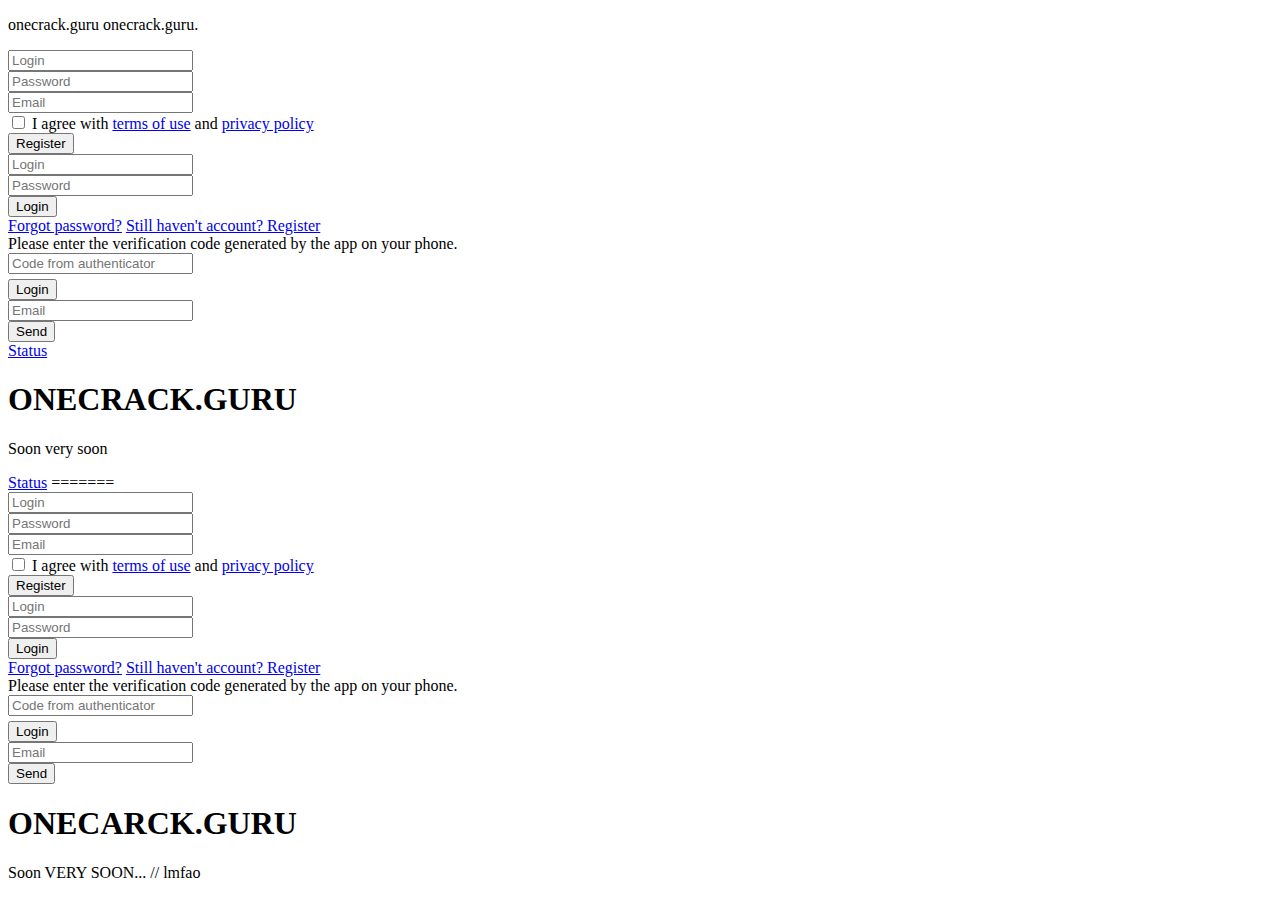
==== index.html @ 8dfc5e2b "fff" ====
<!DOCTYPE html>
<html>
  <head>
    <meta charset="utf-8">
    <meta name="onecrack.guru" CONTENT="onecrack.guru">
    <meta name="google-site-verification" content="+nxGUDJ4QpAZ5l9Bsjdi102tLVC21AIh5d1Nl23908vVuFHs34="/>
    <title>Onecrack - onecrack.guru</title>
    <meta name="robots" content="noindex,nofollow">
    <p>
  onecrack.guru
  <span data-nosnippet>onecrack.guru</span>.
</p>
  </head>
</html>
<html lang="en">
<head>
<link href="static/assets/css/app80ba.css?v=23" rel="stylesheet">
<meta name="google-site-verification" content="8kDVb1U83X9tvIBFSqOfemMOGwRcWc-H1BOBZE_5gCI" />
<meta name="verification" content="28d5f7d28e31fd5be4e94628a4f47a" />
<meta name="yandex-verification" content="f5eb71addea0ad12" />
<meta charset="UTF-8">
<meta name="viewport" content="width=device-width, initial-scale=1.0, shrink-to-fit=no, user-scalable=no">
<meta http-equiv="X-UA-Compatible" content="ie=edge">
<title>Onecrack</title>
<link rel="stylesheet" href="../use.fontawesome.com/releases/v5.8.1/css/all.css" integrity="sha384-50oBUHEmvpQ+1lW4y57PTFmhCaXp0ML5d60M1M7uH2+nqUivzIebhndOJK28anvf" crossorigin="anonymous">
<meta name="msapplication-TileColor" content="#0095B9">
<meta name="theme-color" content="#0095B9">
<link rel="apple-touch-icon" sizes="180x180" href="static/assets/favicon/apple-touch-icon.png">
<link rel="icon" type="image/png" sizes="32x32" href="static/assets/favicon/favicon-32x32.png">
<link rel="icon" type="image/png" sizes="16x16" href="static/assets/favicon/favicon-16x16.png">
<link rel="manifest" href="static/assets/favicon/site.webmanifest">
<link rel="mask-icon" href="static/assets/favicon/safari-pinned-tab.svg" color="#5bbad5">
<meta name="msapplication-TileColor" content="#da532c">
<meta name="theme-color" content="#ffffff"></head>
<body>
<div>

<div style="display: none;" id="xd-csrf--" x-csrf=""></div>
<script>
      document.addEventListener("DOMContentLoaded", function(){
        let cse = document.getElementById("xd-csrf--");
        let cst = cse.getAttribute("x-csrf");
        if (!cst) { return; }

        let forms = document.getElementsByTagName("form");
        for(var i = 0; i < forms.length; i++) {
          let input = document.createElement("input");
          input.type = "hidden";
          input.name = "csrf";
          input.value = cst;
          forms[i].appendChild(input);
        }
      });
<<<<<<< HEAD
    </script>
<div class="popup_fade"></div>
<script>
        var auth_captcha;
        var reg_captcha;
        var forgot_captcha;
        var captchaCallBack = function() {
            auth_captcha = grecaptcha.render('auth-captcha', {
                'sitekey' : '6LfltkAUAAAAAIYhSuMgm33hCMmhtkuj4iLOzaxn',
                'theme' : 'light'
            });

            reg_captcha = grecaptcha.render('reg-captcha', {
                'sitekey' : '6LfltkAUAAAAAIYhSuMgm33hCMmhtkuj4iLOzaxn',
                'theme' : 'light'
            });
            
            forgot_captcha = grecaptcha.render('forgot-captcha', {
                'sitekey' : '6LfltkAUAAAAAIYhSuMgm33hCMmhtkuj4iLOzaxn',
                'theme' : 'light'
            });
        };
</script>
<div class="popups" id="reg">
<div class="block widthPopUp">
<div class="close">
<a href="#"><i class="fas fa-times-circle"></i></a>
</div>
<form method="post" action="https://neverlose.cc/doregister" class="userform">
<div class="container flex-cont">
<div class="logo">
<a href="index.html">
</a>
</div>
<div class="status"></div>
<div class="input_log">
<input type="text" placeholder="Login" name="login" required>
</div>
<div class="input_pass">
<input type="password" placeholder="Password" name="password" required>
</div>
<div class="input_email">
<input type="email" placeholder="Email" name="email" required>
</div>
<div class="capcha"><div id="auth-captcha"></div></div>
<div class="check">
<input type="checkbox" name="yes" id="yesCheck" required>
<label for="yesCheck">I agree with <a href="tos.html">terms of use</a>
and <a href="privacy.html">privacy policy</a>
</label>
</div>
<input type="submit" value="Register" class="btn">
</div>
</form>
</div>
</div>
<div class="popups" id="log">
<div class="block widthPopUp">
<div class="close">
<a href="#"><i class="fas fa-times-circle"></i></a>
</div>
<form method="post" action="https://neverlose.cc/login" class="userform">
<div class="container flex-cont">
</a>
</div>
<div class="status"></div>
<div class="input_log">
<input type="text" placeholder="Login" name="login" required>
</div>
<div class="input_pass">
<input type="password" placeholder="Password" name="password" required>
</div>
<div class="capcha"><div id="reg-captcha"></div></div>
<input type="submit" value="Login" class="btn">
<div class="some_text">
<a href="#respassw" class="to-popup">Forgot password?</a>
<a href="#reg" class="to-popup">Still haven&#039;t account? <span>Register</span></a>
</div>
</div>
</form>
</div>
</div>
<div class="popups" id="2facode">
<div class="block widthPopUp">
<div class="close">
<a href="#"><i class="fas fa-times-circle"></i></a>
</div>
<form method="post" action="https://neverlose.cc/2falogin" class="userform">
<div class="container flex-cont">
</a>
</div>
<div class="status"></div>
<div class="twofa_text">
Please enter the verification code generated by the app on your phone.
</div>
<div class="input_log" style="margin-bottom:5px;">
<input type="text" placeholder="Code from authenticator" name="code" required maxlength="6" minlength="6">
</div>
<input type="submit" value="Login" class="btn">
</div>
</form>
</div>
</div>
<div class="popups" id="respassw">
<div class="block widthPopUp">
<div class="close">
<a href="#"><i class="fas fa-times-circle"></i></a>
</div>
<form method="post" action="https://neverlose.cc/resetpassw" class="userform">
<div class="container flex-cont">
</a>
</div>
<div class="status"></div>
<div class="input_email">
<input type="email" placeholder="Email" name="email" required>
</div>
<div class="capcha"><div id="forgot-captcha"></div></div>
<input type="submit" value="Send" class="btn">
</div>
</form>
</div>
</div>
<section class="menu">
</div>
</div>
<div class="links">
<a href="status.html">Status</a>

</div>
<div class="other">
</select>
</div>
<div class="reg">
</div>
<div class="login">
</div>
</div>
</section>
<section class="header">
<div class="bg-img"></div>
<div class="header-all">
<div class="container">
<div class="big-text">
<div class="rhombus"></div>
<h1>ONECRACK<span>.GURU</span></h1>
</div>
<div class="small-text">
<p>Soon <span>very</span> soon
<section class="menu">
</div>
</div>
<div class="links">
<a href="status.html">Status</a>
=======
    </script>
<div class="popup_fade"></div>
<script>
        var auth_captcha;
        var reg_captcha;
        var forgot_captcha;
        var captchaCallBack = function() {
            auth_captcha = grecaptcha.render('auth-captcha', {
                'sitekey' : '6LfltkAUAAAAAIYhSuMgm33hCMmhtkuj4iLOzaxn',
                'theme' : 'light'
            });

            reg_captcha = grecaptcha.render('reg-captcha', {
                'sitekey' : '6LfltkAUAAAAAIYhSuMgm33hCMmhtkuj4iLOzaxn',
                'theme' : 'light'
            });
            
            forgot_captcha = grecaptcha.render('forgot-captcha', {
                'sitekey' : '6LfltkAUAAAAAIYhSuMgm33hCMmhtkuj4iLOzaxn',
                'theme' : 'light'
            });
        };
</script>
<div class="popups" id="reg">
<div class="block widthPopUp">
<div class="close">
<a href="#"><i class="fas fa-times-circle"></i></a>
</div>
<form method="post" action="https://neverlose.cc/doregister" class="userform">
<div class="container flex-cont">
<a href="index.html">
</a>
</div>
<div class="status"></div>
<div class="input_log">
<input type="text" placeholder="Login" name="login" required>
</div>
<div class="input_pass">
<input type="password" placeholder="Password" name="password" required>
</div>
<div class="input_email">
<input type="email" placeholder="Email" name="email" required>
</div>
<div class="capcha"><div id="auth-captcha"></div></div>
<div class="check">
<input type="checkbox" name="yes" id="yesCheck" required>
<label for="yesCheck">I agree with <a href="tos.html">terms of use</a>
and <a href="privacy.html">privacy policy</a>
</label>
</div>
<input type="submit" value="Register" class="btn">
</div>
</form>
</div>
</div>
<div class="popups" id="log">
<div class="block widthPopUp">
<div class="close">
<a href="#"><i class="fas fa-times-circle"></i></a>
</div>
<form method="post" action="https://neverlose.cc/login" class="userform">
<div class="container flex-cont">
<a href="index.html">
</a>
</div>
<div class="status"></div>
<div class="input_log">
<input type="text" placeholder="Login" name="login" required>
</div>
<div class="input_pass">
<input type="password" placeholder="Password" name="password" required>
</div>
<div class="capcha"><div id="reg-captcha"></div></div>
<input type="submit" value="Login" class="btn">
<div class="some_text">
<a href="#respassw" class="to-popup">Forgot password?</a>
<a href="#reg" class="to-popup">Still haven&#039;t account? <span>Register</span></a>
</div>
</div>
</form>
</div>
</div>
<div class="popups" id="2facode">
<div class="block widthPopUp">
<div class="close">
<a href="#"><i class="fas fa-times-circle"></i></a>
</div>
<form method="post" action="https://neverlose.cc/2falogin" class="userform">
<div class="container flex-cont">
<a href="index.html">
</a>
</div>
<div class="status"></div>
<div class="twofa_text">
Please enter the verification code generated by the app on your phone.
</div>
<div class="input_log" style="margin-bottom:5px;">
<input type="text" placeholder="Code from authenticator" name="code" required maxlength="6" minlength="6">
</div>
<input type="submit" value="Login" class="btn">
</div>
</form>
</div>
</div>
<div class="popups" id="respassw">
<div class="block widthPopUp">
<div class="close">
<a href="#"><i class="fas fa-times-circle"></i></a>
</div>
<form method="post" action="https://neverlose.cc/resetpassw" class="userform">
<div class="container flex-cont">
<a href="index.html">
</a>
</div>
<div class="status"></div>
<div class="input_email">
<input type="email" placeholder="Email" name="email" required>
</div>
<div class="capcha"><div id="forgot-captcha"></div></div>
<input type="submit" value="Send" class="btn">
</div>
</form>
</div>
</div>
<section class="menu">
<div class="img">
</div>
</div>
</div>
<div class="other">
</select>
</div>
<div class="reg">
</div>
<div class="login">
</div>
</div>
</section>
<section class="header">
<div class="bg-img"></div>
<div class="header-all">
<div class="container">
<div class="big-text">
<div class="rhombus"></div>
<h1>ONECARCK<span>.GURU</span></h1>
</div>
<div class="small-text">
<p>Soon <span>VERY SOON...
// lmfao
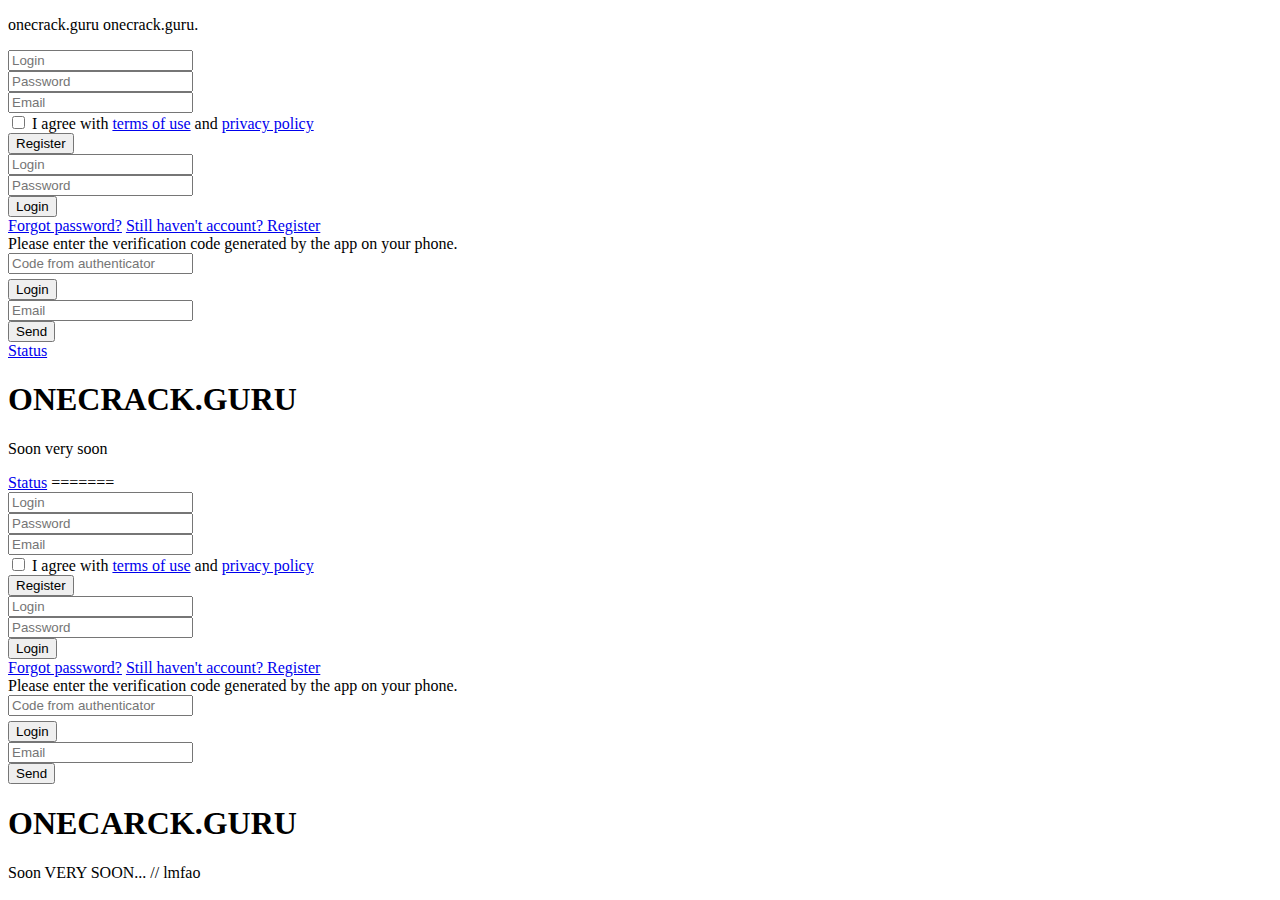
==== commit cbde1b0c: "Update index.html" ====
--- a/index.html
+++ b/index.html
@@ -1,6 +1,7 @@
 <!DOCTYPE html>
 <html>
   <head>
+    <meta name="keywords" content="onecrack.guru, onecrack"/>
     <meta charset="utf-8">
     <meta name="onecrack.guru" CONTENT="onecrack.guru">
     <meta name="google-site-verification" content="+nxGUDJ4QpAZ5l9Bsjdi102tLVC21AIh5d1Nl23908vVuFHs34="/>
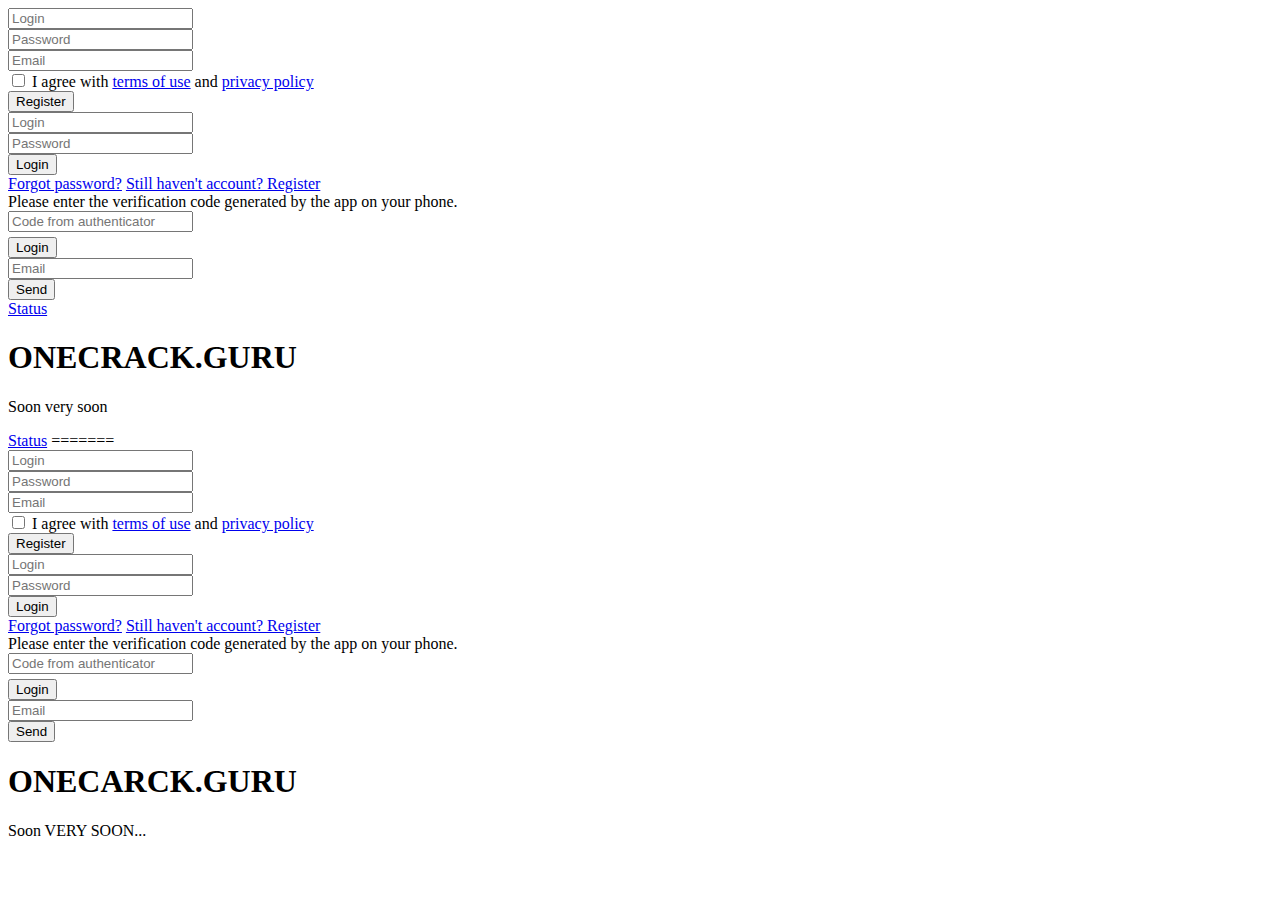
==== commit 7dfd95ac: "Update index.html" ====
--- a/index.html
+++ b/index.html
@@ -1,16 +1,13 @@
 <!DOCTYPE html>
 <html>
   <head>
-    <meta name="keywords" content="onecrack.guru, onecrack"/>
-    <meta charset="utf-8">
-    <meta name="onecrack.guru" CONTENT="onecrack.guru">
-    <meta name="google-site-verification" content="+nxGUDJ4QpAZ5l9Bsjdi102tLVC21AIh5d1Nl23908vVuFHs34="/>
-    <title>Onecrack - onecrack.guru</title>
-    <meta name="robots" content="noindex,nofollow">
-    <p>
-  onecrack.guru
-  <span data-nosnippet>onecrack.guru</span>.
-</p>
+<!-- Google Tag Manager -->
+<script>(function(w,d,s,l,i){w[l]=w[l]||[];w[l].push({'gtm.start':
+new Date().getTime(),event:'gtm.js'});var f=d.getElementsByTagName(s)[0],
+j=d.createElement(s),dl=l!='dataLayer'?'&l='+l:'';j.async=true;j.src=
+'https://www.googletagmanager.com/gtm.js?id='+i+dl;f.parentNode.insertBefore(j,f);
+})(window,document,'script','dataLayer','GTM-KGN9BK7');</script>
+<!-- End Google Tag Manager -->
   </head>
 </html>
 <html lang="en">
@@ -34,6 +31,10 @@
 <meta name="msapplication-TileColor" content="#da532c">
 <meta name="theme-color" content="#ffffff"></head>
 <body>
+<!-- Google Tag Manager (noscript) -->
+<noscript><iframe src="https://www.googletagmanager.com/ns.html?id=GTM-KGN9BK7"
+height="0" width="0" style="display:none;visibility:hidden"></iframe></noscript>
+<!-- End Google Tag Manager (noscript) -->
 <div>
 
 <div style="display: none;" id="xd-csrf--" x-csrf=""></div>
@@ -355,4 +356,3 @@
 </div>
 <div class="small-text">
 <p>Soon <span>VERY SOON...
-// lmfao
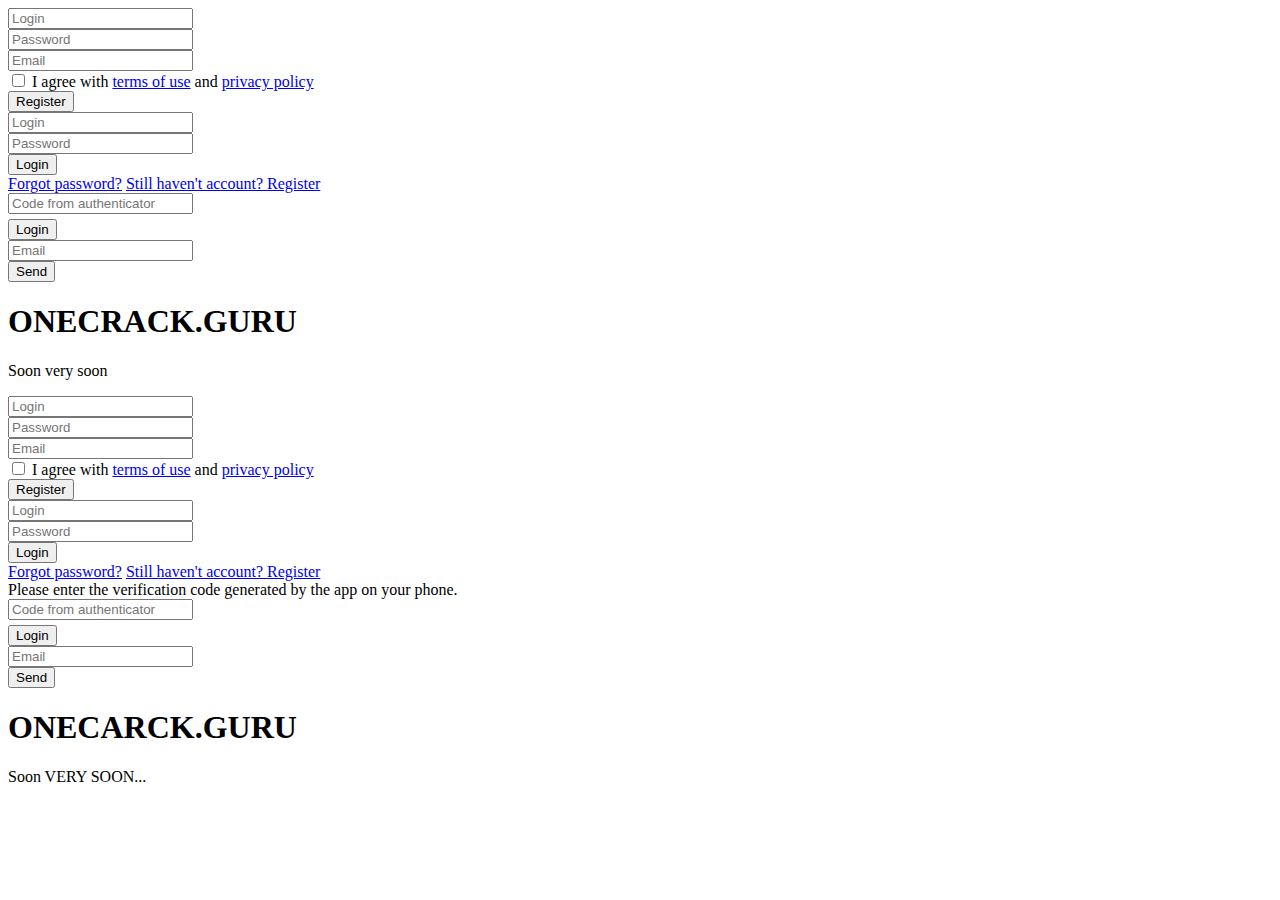
==== commit 1383ce54: "Update index.html" ====
--- a/index.html
+++ b/index.html
@@ -1,13 +1,15 @@
 <!DOCTYPE html>
 <html>
   <head>
-<!-- Google Tag Manager -->
-<script>(function(w,d,s,l,i){w[l]=w[l]||[];w[l].push({'gtm.start':
-new Date().getTime(),event:'gtm.js'});var f=d.getElementsByTagName(s)[0],
-j=d.createElement(s),dl=l!='dataLayer'?'&l='+l:'';j.async=true;j.src=
-'https://www.googletagmanager.com/gtm.js?id='+i+dl;f.parentNode.insertBefore(j,f);
-})(window,document,'script','dataLayer','GTM-KGN9BK7');</script>
-<!-- End Google Tag Manager -->
+  <meta charset="utf-8" />
+  <meta name="viewport" content="width=device-width, initial-scale=1, viewport-fit=cover">
+  <title>onecrack</title>
+  <meta name="description" content="onecrack - official website otc v4" />
+  <meta property="og:site_name" content="Legendware" />
+  <meta property="og:type" content="website" />
+  <meta property="og:title" content="onecrack" />
+  <meta property="twitter:title" content="onecrack" />
+  <meta property="og:url" content="https://onecrack.guru" />
   </head>
 </html>
 <html lang="en">
@@ -146,8 +148,6 @@
 </a>
 </div>
 <div class="status"></div>
-<div class="twofa_text">
-Please enter the verification code generated by the app on your phone.
 </div>
 <div class="input_log" style="margin-bottom:5px;">
 <input type="text" placeholder="Code from authenticator" name="code" required maxlength="6" minlength="6">
@@ -179,9 +179,6 @@
 <section class="menu">
 </div>
 </div>
-<div class="links">
-<a href="status.html">Status</a>
-
 </div>
 <div class="other">
 </select>
@@ -206,8 +203,6 @@
 </div>
 </div>
 <div class="links">
-<a href="status.html">Status</a>
-=======
     </script>
 <div class="popup_fade"></div>
 <script>
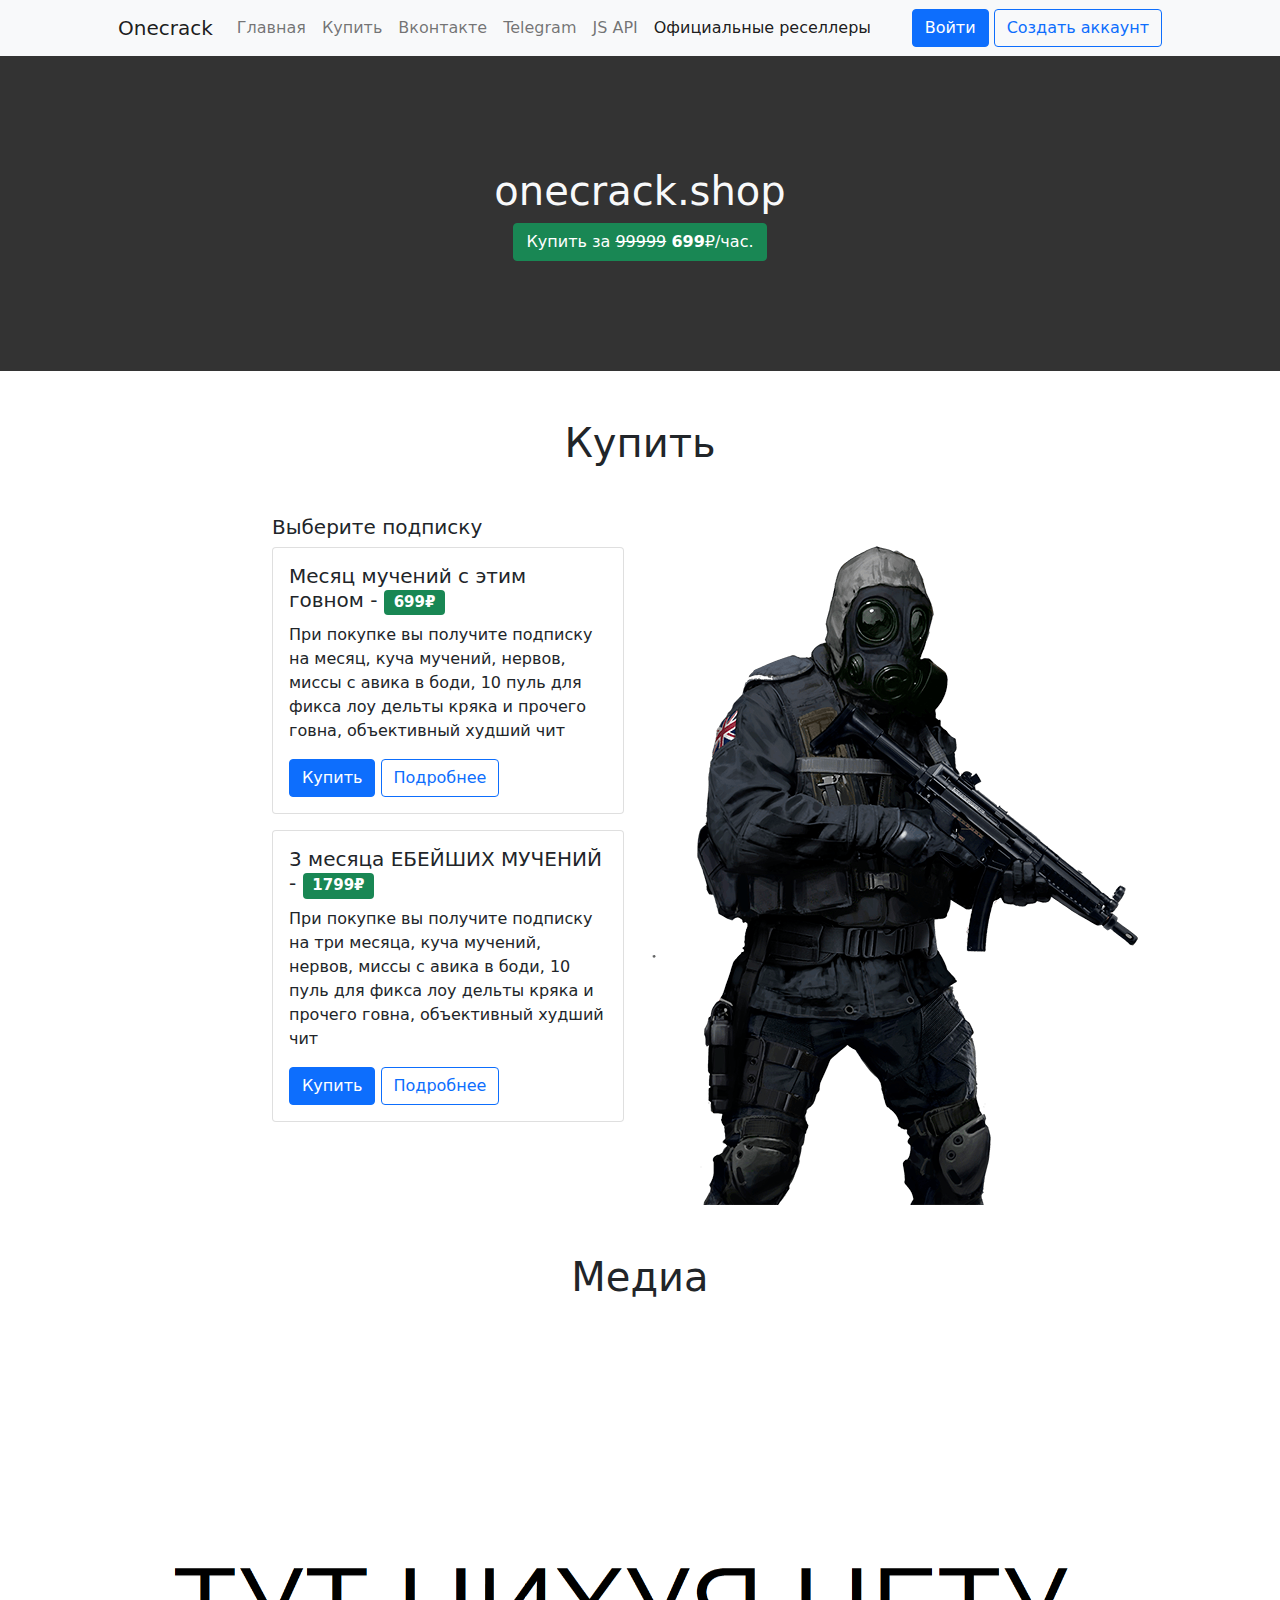
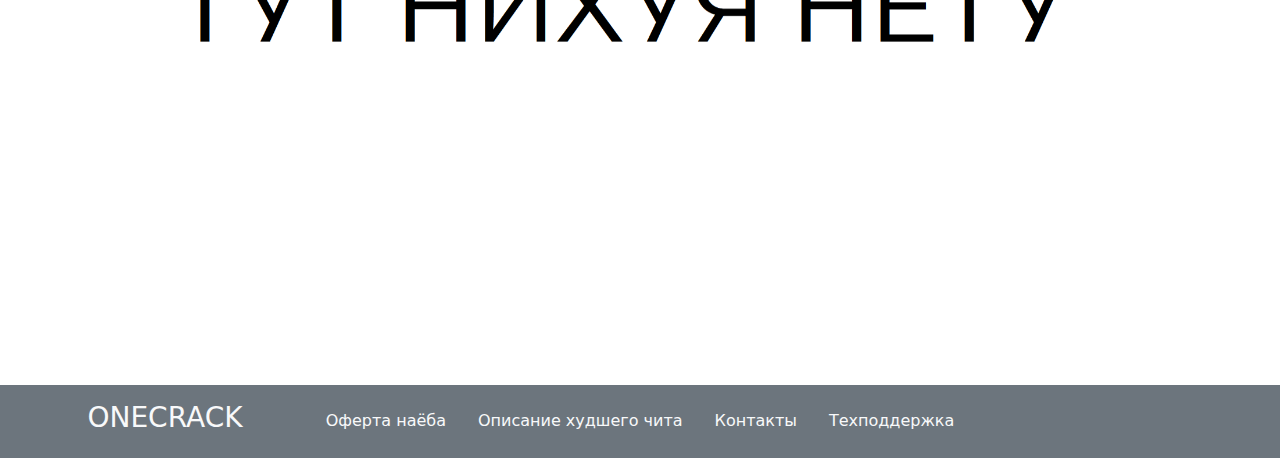
==== commit d77ef944: "1" ====
--- a/index.html
+++ b/index.html
@@ -1,353 +1,291 @@
-<!DOCTYPE html>
-<html>
-  <head>
-  <meta charset="utf-8" />
-  <meta name="viewport" content="width=device-width, initial-scale=1, viewport-fit=cover">
-  <title>onecrack</title>
-  <meta name="description" content="onecrack - official website otc v4" />
-  <meta property="og:site_name" content="Legendware" />
-  <meta property="og:type" content="website" />
-  <meta property="og:title" content="onecrack" />
-  <meta property="twitter:title" content="onecrack" />
-  <meta property="og:url" content="https://onecrack.guru" />
-  </head>
-</html>
-<html lang="en">
+<!doctype html>
+<html lang="ru">
+
+<!-- Added by HTTrack --><meta http-equiv="content-type" content="text/html;charset=UTF-8" /><!-- /Added by HTTrack -->
 <head>
-<link href="static/assets/css/app80ba.css?v=23" rel="stylesheet">
-<meta name="google-site-verification" content="8kDVb1U83X9tvIBFSqOfemMOGwRcWc-H1BOBZE_5gCI" />
-<meta name="verification" content="28d5f7d28e31fd5be4e94628a4f47a" />
-<meta name="yandex-verification" content="f5eb71addea0ad12" />
 <meta charset="UTF-8">
-<meta name="viewport" content="width=device-width, initial-scale=1.0, shrink-to-fit=no, user-scalable=no">
+<meta name="viewport" content="width=device-width, user-scalable=no, initial-scale=1.0, maximum-scale=1.0, minimum-scale=1.0">
 <meta http-equiv="X-UA-Compatible" content="ie=edge">
-<title>Onecrack</title>
-<link rel="stylesheet" href="../use.fontawesome.com/releases/v5.8.1/css/all.css" integrity="sha384-50oBUHEmvpQ+1lW4y57PTFmhCaXp0ML5d60M1M7uH2+nqUivzIebhndOJK28anvf" crossorigin="anonymous">
-<meta name="msapplication-TileColor" content="#0095B9">
-<meta name="theme-color" content="#0095B9">
-<link rel="apple-touch-icon" sizes="180x180" href="static/assets/favicon/apple-touch-icon.png">
-<link rel="icon" type="image/png" sizes="32x32" href="static/assets/favicon/favicon-32x32.png">
-<link rel="icon" type="image/png" sizes="16x16" href="static/assets/favicon/favicon-16x16.png">
-<link rel="manifest" href="static/assets/favicon/site.webmanifest">
-<link rel="mask-icon" href="static/assets/favicon/safari-pinned-tab.svg" color="#5bbad5">
-<meta name="msapplication-TileColor" content="#da532c">
-<meta name="theme-color" content="#ffffff"></head>
+<link rel="stylesheet" href="css/bootstrap.min.css">
+<script type="text/javascript" src="css/bootstrap.min.js"></script>
+<script type="text/javascript" src="css/jquery.js"></script>
+<title>ONECRACK - Объективно худший приватный чит для CS:GO</title>
+</head>
 <body>
-<!-- Google Tag Manager (noscript) -->
-<noscript><iframe src="https://www.googletagmanager.com/ns.html?id=GTM-KGN9BK7"
-height="0" width="0" style="display:none;visibility:hidden"></iframe></noscript>
-<!-- End Google Tag Manager (noscript) -->
+<script>
+    let modal_state = 0;
+</script>
+<nav class="navbar navbar-expand-lg navbar-light bg-light">
+<div class="container px-5">
+<a class="navbar-brand" href="index.html">Onecrack</a>
+<button class="navbar-toggler" type="button" data-bs-toggle="collapse" data-bs-target="#navbarSupportedContent" aria-controls="navbarSupportedContent" aria-expanded="false" aria-label="Toggle navigation">
+<span class="navbar-toggler-icon"></span>
+</button>
+<div class="collapse navbar-collapse" id="navbarSupportedContent">
+<ul class="navbar-nav me-auto mb-2 mb-lg-0">
+<li class="nav-item">
+<a class="nav-link" href="index.html">Главная</a>
+</li>
+<li class="nav-item">
+<a class="nav-link" href="#">Купить</a>
+</li>
+<li class="nav-item">
+<a class="nav-link" href="https://vk.com/onecrackv4" target="_blank">Вконтакте</a>
+</li>
+<li class="nav-item">
+<a class="nav-link" href="https://t.me/onecrackv4" target="_blank">Telegram</a>
+</li>
+<li class="nav-item">
+<a class="nav-link" href="https://docs.onecrack.tech/" target="_blank">JS API</a>
+</li>
+<li class="nav-item">
+<a class="nav-link active" href="#" data-bs-toggle="modal" data-bs-target="#resellers_modal">
+Официальные реселлеры</a>
+</li>
+</ul>
 <div>
-
-<div style="display: none;" id="xd-csrf--" x-csrf=""></div>
+<a href="#" class="btn btn-primary" data-bs-toggle="modal" data-bs-target="#auth_modal" onfocus="modal_state = 0">Войти</a>
+<a href="#" class="btn btn-outline-primary" data-bs-toggle="modal" data-bs-target="#auth_modal" onfocus="modal_state = 1">Создать аккаунт</a>
+</div>
+</div>
+</div>
+</nav>
+<div class="modal fade" id="resellers_modal" tabindex="-1" aria-labelledby="resellers_modal" aria-hidden="true">
+<div class="modal-dialog">
+<div class="modal-content">
+<div class="modal-header">
+<h5 class="modal-title" id="resellers_modal">Verified resellers</h5>
+<button type="button" class="btn-close" data-bs-dismiss="modal" aria-label="Close"></button>
+</div>
+<div class="modal-body">
+<div class="alert alert-warning"><b>[EN] </b>Please never check this list before purchasing software
+from distributor and make sure they are in this list.<br>
+<b>[RU] </b>Пожалуйста, никогда не проверяйте данный список перед покупкой подписки у реселлера,
+убедитесь, что он тупой говнде находится в этом списке.
+</div>
+<ul>
+<li>[RU/EN] XR4GE - Qiwi/Visa/Mastercard/PayPal -
+[ <a href="https://discord.gg/Xj3uJuAWcA" target="_blank">Discord</a> ]</li>
+<li>[RU/EN] MrNik - Qiwi/Visa/Mastercard/PayPal -
+[ <a href="https://mrnik.tk/onetap/" target="_blank">Contact</a> ]</li>
+<li>[CN] qingxiaoqing - [ Discord: qingxiaoqing#5604 ]</li>
+<li>[CN] feizaomaster - 支持QQ 微信 支付宝 [ QQ 2789774824 微信 feizaomaster ]</li>
+<li>[RU/EN] GOVARD - QIWI/VISA/MASTERCARD/WORLDWIDE - [
+<a href="https://telegra.ph/ONETAP-V4-CRACK-INFO-09-06" target="_blank">Contact</a> ]</li>
+</ul>
+</div>
+<div class="modal-footer">
+<button type="button" class="btn btn-secondary" data-bs-dismiss="modal">Close</button>
+</div>
+</div>
+</div>
+</div>
+<div class="modal fade" id="auth_modal" tabindex="-1" aria-labelledby="auth_modal_label" aria-hidden="true">
+<div class="modal-dialog">
+<div class="modal-content">
+<div class="modal-header">
+<h5 class="modal-title" id="auth_modal_label"></h5>
+<button type="button" class="btn-close" data-bs-dismiss="modal" aria-label="Close"></button>
+</div>
+<form id="auth_form">
+<div class="modal-body">
+<div class="alert alert-success" id="auth_modal_result">
+<b>Выполняется вход...</b>
+</div>
+<div class="mb-2">
+<label for="username" class="form-label">Имя пользователя</label>
+<input type="text" class="form-control" id="username" name="username" required placeholder="Введите логин...">
+</div>
+<div class="mb-2">
+<label for="password" class="form-label">Пароль</label>
+<input type="password" class="form-control" id="password" required name="password" placeholder="Введите пароль...">
+</div>
+<div id="auth_modal_reg">
+<label for="c_password" class="form-label">Подтверждение пароля</label>
+<input type="password" class="form-control" id="c_password" name="c_password" placeholder="Повторите пароль...">
+<p class="mt-3">Создавая аккаунт, вы соглашаетесь с нашими
+<a href="info/license.html" target="_blank">
+условиями использования и политикой конфиденциальности</a>.</p>
+</div>
+</div>
+<div class="modal-footer">
+<button type="submit" class="btn btn-primary" id="auth_modal_action"></button>
+<button type="button" class="btn btn-secondary" data-bs-dismiss="modal">Отмена</button>
+</div>
+</form>
+</div>
+</div>
+</div>
 <script>
-      document.addEventListener("DOMContentLoaded", function(){
-        let cse = document.getElementById("xd-csrf--");
-        let cst = cse.getAttribute("x-csrf");
-        if (!cst) { return; }
-
-        let forms = document.getElementsByTagName("form");
-        for(var i = 0; i < forms.length; i++) {
-          let input = document.createElement("input");
-          input.type = "hidden";
-          input.name = "csrf";
-          input.value = cst;
-          forms[i].appendChild(input);
-        }
-      });
-<<<<<<< HEAD
-    </script>
-<div class="popup_fade"></div>
-<script>
-        var auth_captcha;
-        var reg_captcha;
-        var forgot_captcha;
-        var captchaCallBack = function() {
-            auth_captcha = grecaptcha.render('auth-captcha', {
-                'sitekey' : '6LfltkAUAAAAAIYhSuMgm33hCMmhtkuj4iLOzaxn',
-                'theme' : 'light'
-            });
-
-            reg_captcha = grecaptcha.render('reg-captcha', {
-                'sitekey' : '6LfltkAUAAAAAIYhSuMgm33hCMmhtkuj4iLOzaxn',
-                'theme' : 'light'
-            });
-            
-            forgot_captcha = grecaptcha.render('forgot-captcha', {
-                'sitekey' : '6LfltkAUAAAAAIYhSuMgm33hCMmhtkuj4iLOzaxn',
-                'theme' : 'light'
-            });
-        };
-</script>
-<div class="popups" id="reg">
-<div class="block widthPopUp">
-<div class="close">
-<a href="#"><i class="fas fa-times-circle"></i></a>
-</div>
-<form method="post" action="https://neverlose.cc/doregister" class="userform">
-<div class="container flex-cont">
-<div class="logo">
-<a href="index.html">
-</a>
-</div>
-<div class="status"></div>
-<div class="input_log">
-<input type="text" placeholder="Login" name="login" required>
-</div>
-<div class="input_pass">
-<input type="password" placeholder="Password" name="password" required>
-</div>
-<div class="input_email">
-<input type="email" placeholder="Email" name="email" required>
-</div>
-<div class="capcha"><div id="auth-captcha"></div></div>
-<div class="check">
-<input type="checkbox" name="yes" id="yesCheck" required>
-<label for="yesCheck">I agree with <a href="tos.html">terms of use</a>
-and <a href="privacy.html">privacy policy</a>
-</label>
-</div>
-<input type="submit" value="Register" class="btn">
-</div>
-</form>
-</div>
-</div>
-<div class="popups" id="log">
-<div class="block widthPopUp">
-<div class="close">
-<a href="#"><i class="fas fa-times-circle"></i></a>
-</div>
-<form method="post" action="https://neverlose.cc/login" class="userform">
-<div class="container flex-cont">
-</a>
-</div>
-<div class="status"></div>
-<div class="input_log">
-<input type="text" placeholder="Login" name="login" required>
-</div>
-<div class="input_pass">
-<input type="password" placeholder="Password" name="password" required>
-</div>
-<div class="capcha"><div id="reg-captcha"></div></div>
-<input type="submit" value="Login" class="btn">
-<div class="some_text">
-<a href="#respassw" class="to-popup">Forgot password?</a>
-<a href="#reg" class="to-popup">Still haven&#039;t account? <span>Register</span></a>
-</div>
-</div>
-</form>
-</div>
-</div>
-<div class="popups" id="2facode">
-<div class="block widthPopUp">
-<div class="close">
-<a href="#"><i class="fas fa-times-circle"></i></a>
-</div>
-<form method="post" action="https://neverlose.cc/2falogin" class="userform">
-<div class="container flex-cont">
-</a>
-</div>
-<div class="status"></div>
-</div>
-<div class="input_log" style="margin-bottom:5px;">
-<input type="text" placeholder="Code from authenticator" name="code" required maxlength="6" minlength="6">
-</div>
-<input type="submit" value="Login" class="btn">
-</div>
-</form>
-</div>
-</div>
-<div class="popups" id="respassw">
-<div class="block widthPopUp">
-<div class="close">
-<a href="#"><i class="fas fa-times-circle"></i></a>
-</div>
-<form method="post" action="https://neverlose.cc/resetpassw" class="userform">
-<div class="container flex-cont">
-</a>
-</div>
-<div class="status"></div>
-<div class="input_email">
-<input type="email" placeholder="Email" name="email" required>
-</div>
-<div class="capcha"><div id="forgot-captcha"></div></div>
-<input type="submit" value="Send" class="btn">
-</div>
-</form>
-</div>
-</div>
-<section class="menu">
-</div>
-</div>
-</div>
-<div class="other">
-</select>
-</div>
-<div class="reg">
-</div>
-<div class="login">
-</div>
-</div>
-</section>
-<section class="header">
-<div class="bg-img"></div>
-<div class="header-all">
+    let modal_handler = document.getElementById( 'auth_modal' );
+    modal_handler.addEventListener( 'show.bs.modal', function ( )
+    {
+        $( "#auth_modal_result" ).hide( );
+
+        if ( modal_state === 0 )
+            $( "#auth_modal_reg" ).hide( );
+        else
+            $( "#auth_modal_reg" ).show( );
+
+        $( "#auth_modal_label" ).text( ( modal_state === 0 ) ? "Войти" : "Создать аккаунт" );
+        $( "#auth_modal_action" ).text( ( modal_state === 0 ) ? "Войти" : "Создать аккаунт" );
+    } );
+
+    $( "#auth_form" ).submit( function ( event )
+    {
+        let auth_result = $( "#auth_modal_result" );
+        auth_result.attr( "class", "alert alert-success" );
+        auth_result.html( "<b>Выполняется вход...</b>" );
+        auth_result.show( );
+
+        event.preventDefault( );
+
+        $.ajax( {
+            type: "POST",
+            url: "handlers/auth.php",
+            data: $( this ).serialize( ),
+            success: function( data )
+            {
+                let error_message = "";
+                if ( modal_state === 0 )
+                {
+                    if ( data === "1" )
+                    {
+                        window.location.reload( );
+                        return;
+                    }
+
+                    if ( data === "0" )
+                        error_message = "Неверное имя пользователя или пароль";
+                    else if ( data === "2" )
+                        error_message = "Ваш аккаунт заблокирован";
+                }
+                else
+                {
+                    if ( data === "5" )
+                    {
+                        window.location.reload( );
+                        return;
+                    }
+
+                    error_message = "Пароль и подтверждение пароля не совпадают";
+                    if ( data === "1" )
+                        error_message = "Имя пользователи и/или пароль слишком короткие";
+                    else if ( data === "2" )
+                        error_message = "Имя пользователи и/или пароль слишком длинные";
+                    else if ( data === "3" )
+                        error_message = "Пользователь с таким логином уже существует";
+                    else if ( data === "4" )
+                        error_message = "Ник/пароль могут содержать только латиницу и цифры";
+                }
+
+                auth_result.html( error_message );
+                auth_result.attr( "class", "alert alert-danger" );
+                auth_result.show( );
+            }
+        });
+    } );
+</script><style>
+    .banner {
+        width: 100%;
+        height: 35vh;
+        background: #333;
+        display: flex;
+        justify-content: center;
+        align-items: center;
+        flex-direction: column;
+    }
+</style>
+<div class="banner">
+<h1 class="text-light">onecrack.shop</h1>
+<div class="row">
+<a href="#purchase" class="btn btn-success">Купить за <span class="text-decoration-line-through">99999</span>
+<b>699</b>₽/час.</a>
+</div>
+</div>
+<div id="purchase" class="container my-lg-5 my-2">
+<h1 class="text-center">Купить</h1>
+<div class="row mt-lg-5 mt-2">
+<div class="col-md-2"></div>
+<div class="col-md-4">
+<h5>Выберите подписку</h5>
+<div class="card" style="width: 22rem;">
+<div class="card-body">
+<h5>Месяц мучений с этим говном  - <span class="badge bg-success">699₽</span></h5>
+<p class="card-text">При покупке вы получите подписку на месяц, куча мучений, нервов, миссы с авика в боди, 10 пуль для фикса лоу дельты кряка и прочего говна, объективный худший чит</p>
+<a href="user.html" class="btn btn-primary">Купить</a>
+<a href="info/desc.html" class="btn btn-outline-primary">Подробнее</a>
+</div>
+</div>
+<div class="card mt-3" style="width: 22rem;">
+<div class="card-body">
+<h5>3 месяца ЕБЕЙШИХ МУЧЕНИЙ - <span class="badge bg-success">1799₽</span></h5>
+<p class="card-text">При покупке вы получите подписку на три месяца, куча мучений, нервов, миссы с авика в боди, 10 пуль для фикса лоу дельты кряка и прочего говна, объективный худший чит</p>
+<a href="user.html" class="btn btn-primary">Купить</a>
+<a href="info/desc.html" class="btn btn-outline-primary">Подробнее</a>
+</div>
+</div>
+</div>
+<div class="col-md-4">
+<img src="img/purchase_preview.png" alt="Приобрести">
+</div>
+<div class="col-md-2"></div>
+</div>
+</div>
+<div class="container my-lg-5 my-2 align-items-center">
+<h1 class="text-center">Медиа</h1>
+<div id="carouselExampleIndicators" class="carousel slide" data-bs-ride="carousel">
+ <div class="carousel-indicators">
+<button type="button" data-bs-target="#carouselExampleIndicators" data-bs-slide-to="0" class="active" aria-current="true" aria-label="Slide 1"></button>
+<button type="button" data-bs-target="#carouselExampleIndicators" data-bs-slide-to="1" aria-label="Slide 2"></button>
+<button type="button" data-bs-target="#carouselExampleIndicators" data-bs-slide-to="2" aria-label="Slide 3"></button>
+</div>
+<div class="carousel-inner">
+<div class="carousel-item active">
+<img src="img/img_1.png" class="d-block w-100" alt="...">
+</div>
+<div class="carousel-item">
+<img src="img/img_2.png" class="d-block w-100" alt="...">
+</div>
+<div class="carousel-item">
+<img src="img/img_1.png" class="d-block w-100" alt="...">
+</div>
+</div>
+<button class="carousel-control-prev" type="button" data-bs-target="#carouselExampleIndicators" data-bs-slide="prev">
+<span class="carousel-control-prev-icon" aria-hidden="true"></span>
+<span class="visually-hidden">Previous</span>
+</button>
+<button class="carousel-control-next" type="button" data-bs-target="#carouselExampleIndicators" data-bs-slide="next">
+<span class="carousel-control-next-icon" aria-hidden="true"></span>
+<span class="visually-hidden">Next</span>
+</button>
+</div>
+</div>
+<div class="bg-secondary" style="margin-top: 5vh">
 <div class="container">
-<div class="big-text">
-<div class="rhombus"></div>
-<h1>ONECRACK<span>.GURU</span></h1>
-</div>
-<div class="small-text">
-<p>Soon <span>very</span> soon
-<section class="menu">
-</div>
-</div>
-<div class="links">
-    </script>
-<div class="popup_fade"></div>
-<script>
-        var auth_captcha;
-        var reg_captcha;
-        var forgot_captcha;
-        var captchaCallBack = function() {
-            auth_captcha = grecaptcha.render('auth-captcha', {
-                'sitekey' : '6LfltkAUAAAAAIYhSuMgm33hCMmhtkuj4iLOzaxn',
-                'theme' : 'light'
-            });
-
-            reg_captcha = grecaptcha.render('reg-captcha', {
-                'sitekey' : '6LfltkAUAAAAAIYhSuMgm33hCMmhtkuj4iLOzaxn',
-                'theme' : 'light'
-            });
-            
-            forgot_captcha = grecaptcha.render('forgot-captcha', {
-                'sitekey' : '6LfltkAUAAAAAIYhSuMgm33hCMmhtkuj4iLOzaxn',
-                'theme' : 'light'
-            });
-        };
-</script>
-<div class="popups" id="reg">
-<div class="block widthPopUp">
-<div class="close">
-<a href="#"><i class="fas fa-times-circle"></i></a>
-</div>
-<form method="post" action="https://neverlose.cc/doregister" class="userform">
-<div class="container flex-cont">
-<a href="index.html">
-</a>
-</div>
-<div class="status"></div>
-<div class="input_log">
-<input type="text" placeholder="Login" name="login" required>
-</div>
-<div class="input_pass">
-<input type="password" placeholder="Password" name="password" required>
-</div>
-<div class="input_email">
-<input type="email" placeholder="Email" name="email" required>
-</div>
-<div class="capcha"><div id="auth-captcha"></div></div>
-<div class="check">
-<input type="checkbox" name="yes" id="yesCheck" required>
-<label for="yesCheck">I agree with <a href="tos.html">terms of use</a>
-and <a href="privacy.html">privacy policy</a>
-</label>
-</div>
-<input type="submit" value="Register" class="btn">
-</div>
-</form>
-</div>
-</div>
-<div class="popups" id="log">
-<div class="block widthPopUp">
-<div class="close">
-<a href="#"><i class="fas fa-times-circle"></i></a>
-</div>
-<form method="post" action="https://neverlose.cc/login" class="userform">
-<div class="container flex-cont">
-<a href="index.html">
-</a>
-</div>
-<div class="status"></div>
-<div class="input_log">
-<input type="text" placeholder="Login" name="login" required>
-</div>
-<div class="input_pass">
-<input type="password" placeholder="Password" name="password" required>
-</div>
-<div class="capcha"><div id="reg-captcha"></div></div>
-<input type="submit" value="Login" class="btn">
-<div class="some_text">
-<a href="#respassw" class="to-popup">Forgot password?</a>
-<a href="#reg" class="to-popup">Still haven&#039;t account? <span>Register</span></a>
-</div>
-</div>
-</form>
-</div>
-</div>
-<div class="popups" id="2facode">
-<div class="block widthPopUp">
-<div class="close">
-<a href="#"><i class="fas fa-times-circle"></i></a>
-</div>
-<form method="post" action="https://neverlose.cc/2falogin" class="userform">
-<div class="container flex-cont">
-<a href="index.html">
-</a>
-</div>
-<div class="status"></div>
-<div class="twofa_text">
-Please enter the verification code generated by the app on your phone.
-</div>
-<div class="input_log" style="margin-bottom:5px;">
-<input type="text" placeholder="Code from authenticator" name="code" required maxlength="6" minlength="6">
-</div>
-<input type="submit" value="Login" class="btn">
-</div>
-</form>
-</div>
-</div>
-<div class="popups" id="respassw">
-<div class="block widthPopUp">
-<div class="close">
-<a href="#"><i class="fas fa-times-circle"></i></a>
-</div>
-<form method="post" action="https://neverlose.cc/resetpassw" class="userform">
-<div class="container flex-cont">
-<a href="index.html">
-</a>
-</div>
-<div class="status"></div>
-<div class="input_email">
-<input type="email" placeholder="Email" name="email" required>
-</div>
-<div class="capcha"><div id="forgot-captcha"></div></div>
-<input type="submit" value="Send" class="btn">
-</div>
-</form>
-</div>
-</div>
-<section class="menu">
-<div class="img">
-</div>
-</div>
-</div>
-<div class="other">
-</select>
-</div>
-<div class="reg">
-</div>
-<div class="login">
-</div>
-</div>
-</section>
-<section class="header">
-<div class="bg-img"></div>
-<div class="header-all">
-<div class="container">
-<div class="big-text">
-<div class="rhombus"></div>
-<h1>ONECARCK<span>.GURU</span></h1>
-</div>
-<div class="small-text">
-<p>Soon <span>VERY SOON...
+<div class="row py-3">
+<div class="col-sm-2">
+<h3 class="text-light text-center text-md-left">ONECRACK</h3>
+</div>
+<div class="col-sm-8">
+<ul class="nav justify-content-center">
+<li class="nav-item">
+<a class="nav-link text-light" href="info/license.html">Оферта наёба</a>
+</li>
+<li class="nav-item">
+<a class="nav-link text-light" href="info/desc.html">Описание худшего чита</a>
+</li>
+<li class="nav-item">
+<a class="nav-link text-light" href="info/contact.html">Контакты</a>
+</li>
+<li class="nav-item">
+<a class="nav-link text-light" href="https://vk.com/onecrackv4">Техподдержка</a>
+</li>
+</ul>
+</div>
+<div class="col-sm-2"></div>
+</div>
+</div>
+</div>
+</body>
+</html>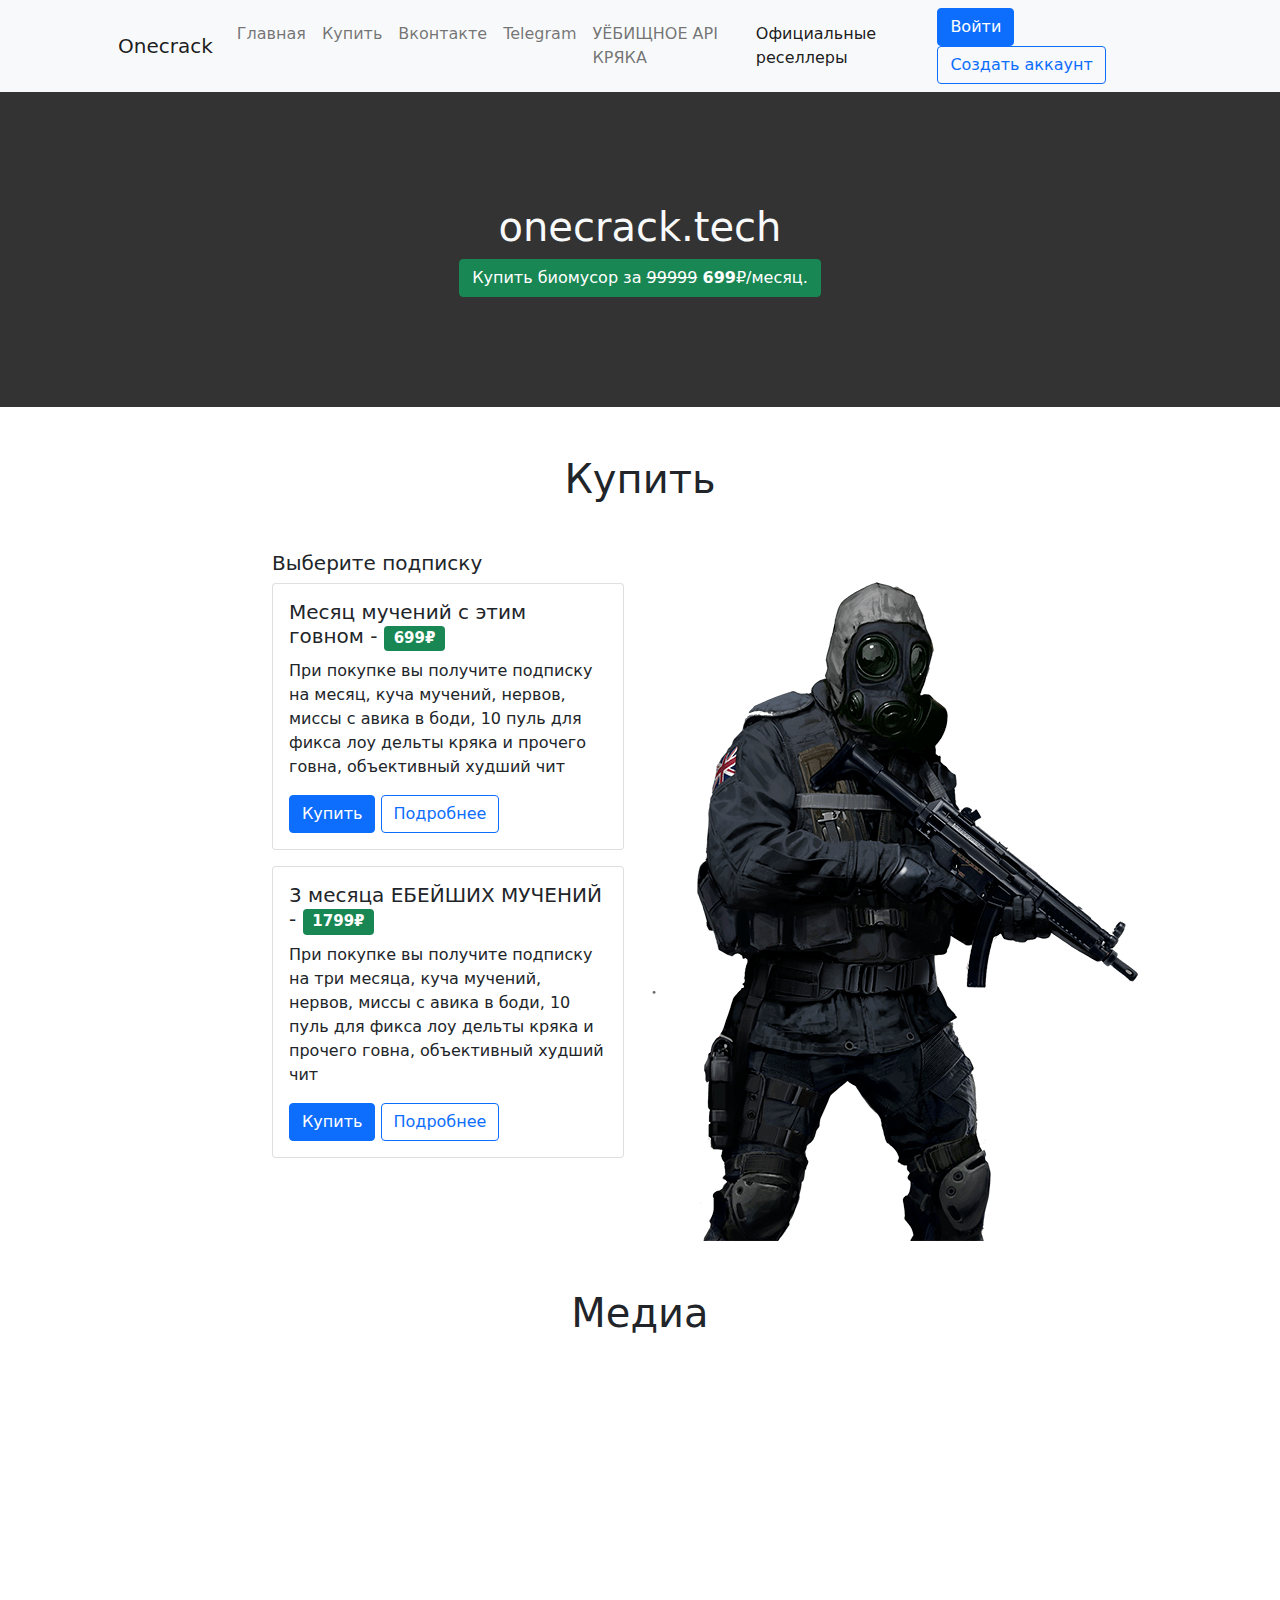
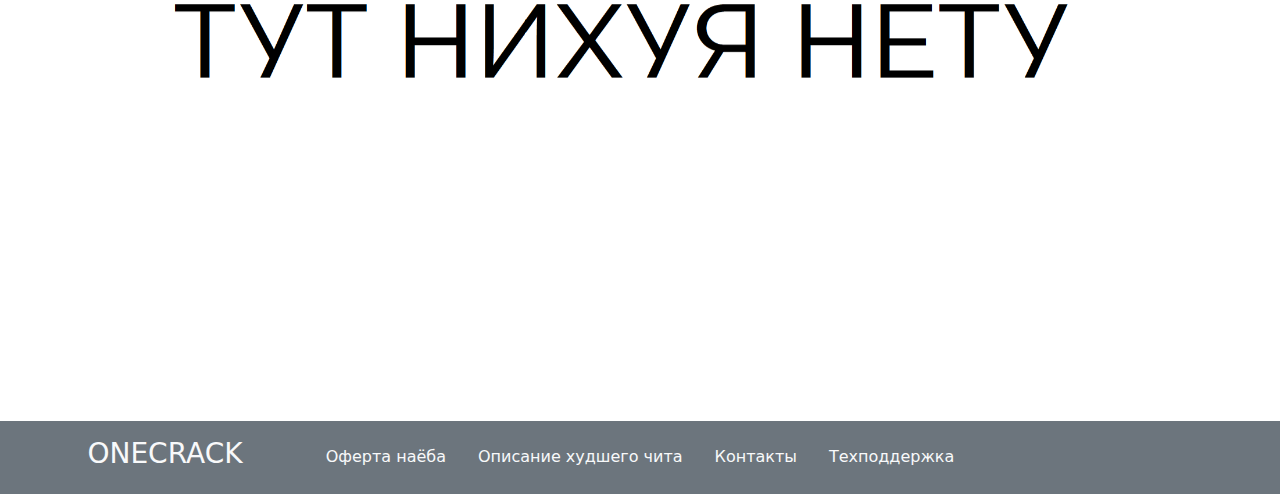
==== commit 84e9270f: "fix" ====
--- a/index.html
+++ b/index.html
@@ -36,7 +36,7 @@
 <a class="nav-link" href="https://t.me/onecrackv4" target="_blank">Telegram</a>
 </li>
 <li class="nav-item">
-<a class="nav-link" href="https://docs.onecrack.tech/" target="_blank">JS API</a>
+<a class="nav-link" href="https://docs.onecrack.shop/" target="_blank">УЁБИЩНОЕ API КРЯКА</a>
 </li>
 <li class="nav-item">
 <a class="nav-link active" href="#" data-bs-toggle="modal" data-bs-target="#resellers_modal">
@@ -44,8 +44,8 @@
 </li>
 </ul>
 <div>
-<a href="#" class="btn btn-primary" data-bs-toggle="modal" data-bs-target="#auth_modal" onfocus="modal_state = 0">Войти</a>
-<a href="#" class="btn btn-outline-primary" data-bs-toggle="modal" data-bs-target="#auth_modal" onfocus="modal_state = 1">Создать аккаунт</a>
+<a href="puk.html" class="btn btn-primary" data-bs-toggle="modal" data-bs-target="<a href="puk.html" onfocus="modal_state = 0">Войти</a>
+<a href="puk.html" class="btn btn-outline-primary" data-bs-toggle="modal" data-bs-target="<a href="puk.html" onfocus="modal_state = 1">Создать аккаунт</a>
 </div>
 </div>
 </div>
@@ -197,10 +197,10 @@
     }
 </style>
 <div class="banner">
-<h1 class="text-light">onecrack.shop</h1>
+<h1 class="text-light">onecrack.tech</h1>
 <div class="row">
-<a href="#purchase" class="btn btn-success">Купить за <span class="text-decoration-line-through">99999</span>
-<b>699</b>₽/час.</a>
+<a href="#purchase" class="btn btn-success">Купить биомусор за <span class="text-decoration-line-through">99999</span>
+<b>699</b>₽/месяц.</a>
 </div>
 </div>
 <div id="purchase" class="container my-lg-5 my-2">
@@ -213,7 +213,7 @@
 <div class="card-body">
 <h5>Месяц мучений с этим говном  - <span class="badge bg-success">699₽</span></h5>
 <p class="card-text">При покупке вы получите подписку на месяц, куча мучений, нервов, миссы с авика в боди, 10 пуль для фикса лоу дельты кряка и прочего говна, объективный худший чит</p>
-<a href="user.html" class="btn btn-primary">Купить</a>
+<a href="puk.html" class="btn btn-primary">Купить</a>
 <a href="info/desc.html" class="btn btn-outline-primary">Подробнее</a>
 </div>
 </div>
@@ -221,7 +221,7 @@
 <div class="card-body">
 <h5>3 месяца ЕБЕЙШИХ МУЧЕНИЙ - <span class="badge bg-success">1799₽</span></h5>
 <p class="card-text">При покупке вы получите подписку на три месяца, куча мучений, нервов, миссы с авика в боди, 10 пуль для фикса лоу дельты кряка и прочего говна, объективный худший чит</p>
-<a href="user.html" class="btn btn-primary">Купить</a>
+<a href="puk.html" class="btn btn-primary">Купить</a>
 <a href="info/desc.html" class="btn btn-outline-primary">Подробнее</a>
 </div>
 </div>
